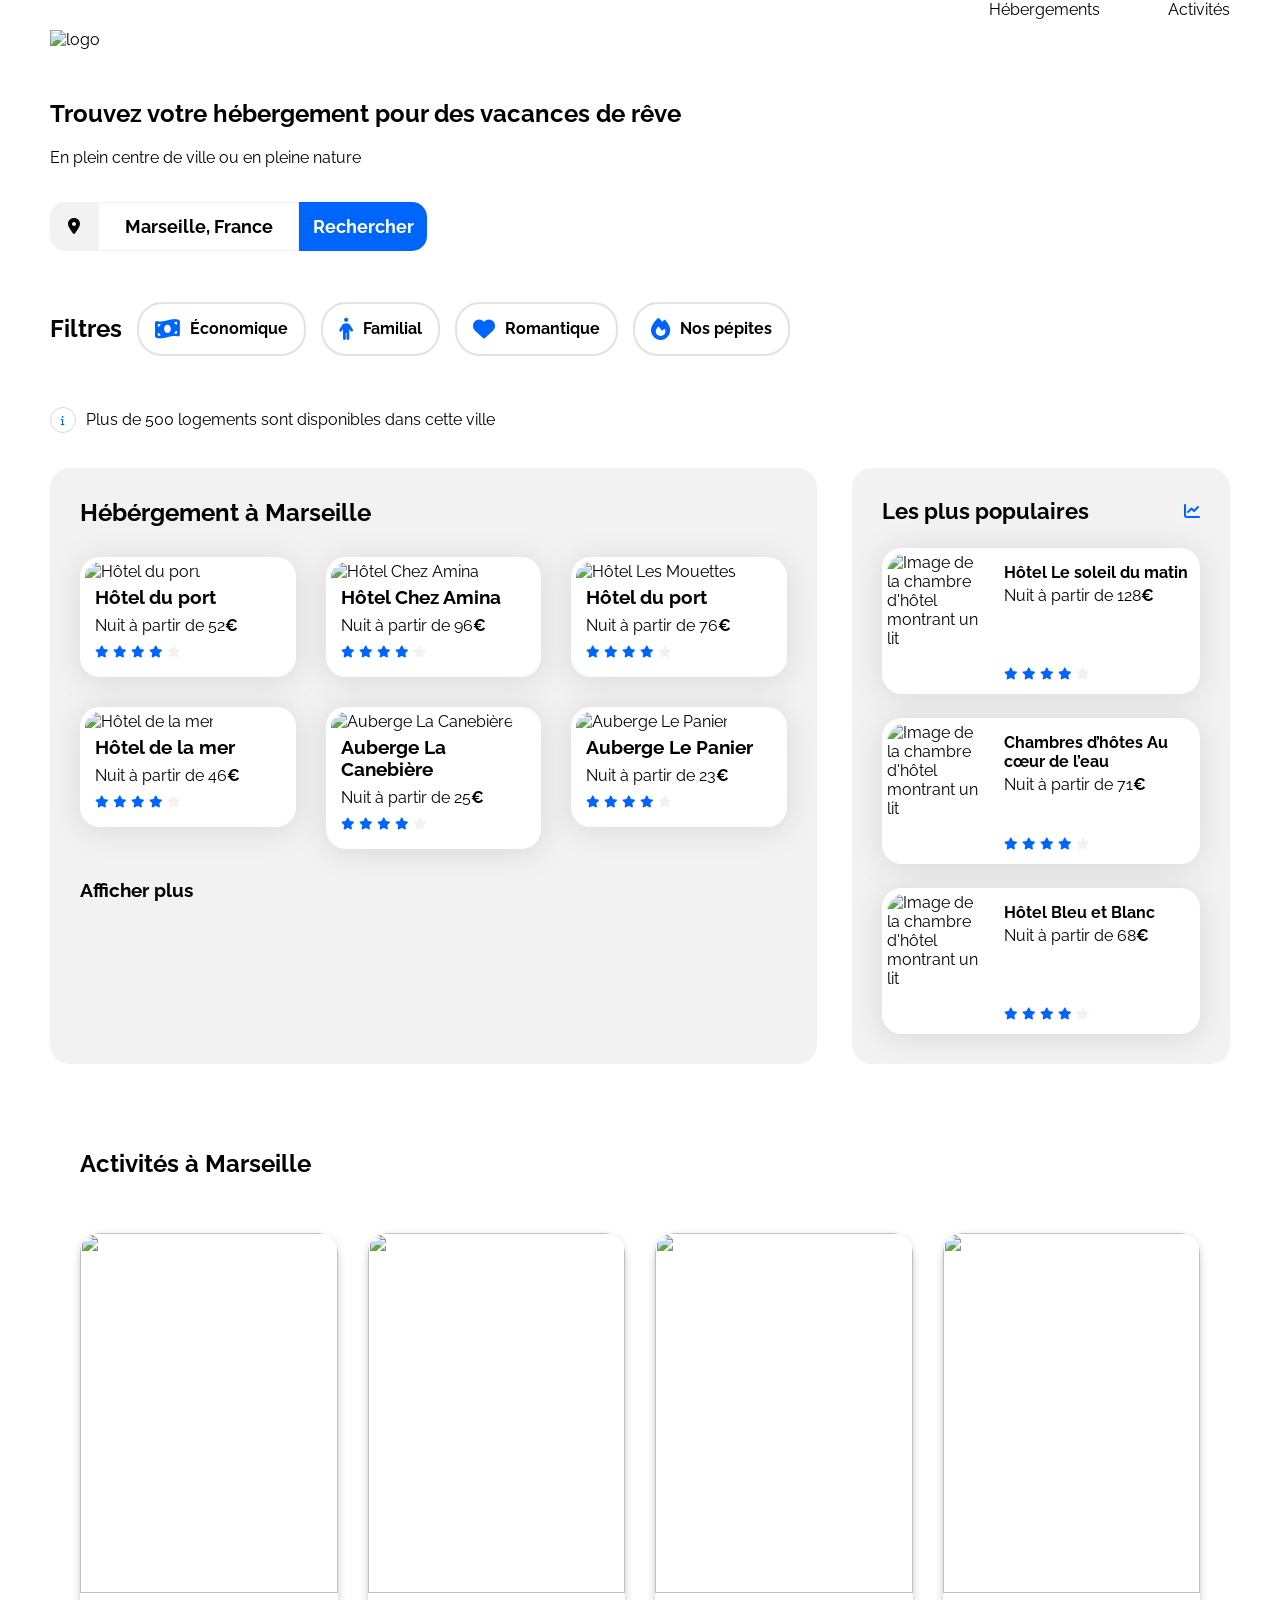
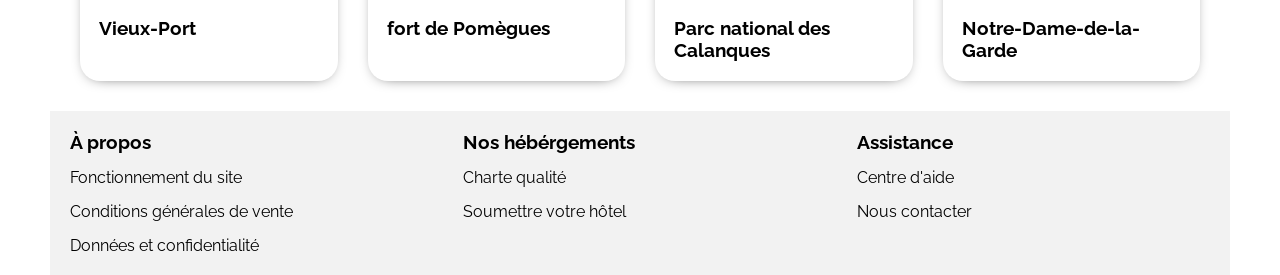
==== Projet-2/index.html @ a724f896 "changement de pointeur sur le bouton rechercher" ====
<!DOCTYPE html>
<html lang="fr">

<head>
    <meta charset="UTF-8">
    <meta name="viewport" content="width=device-width, initial-scale=1.0">
    <title>Booki</title>
    <link rel="preconnect" href="https://fonts.googleapis.com">
    <link rel="preconnect" href="https://fonts.gstatic.com" crossorigin>
    <link href="https://fonts.googleapis.com/css2?family=Raleway:wght@400;500;700&display=swap" rel="stylesheet">
    <link rel="stylesheet" href="https://cdnjs.cloudflare.com/ajax/libs/font-awesome/6.2.1/css/all.min.css"
        integrity="sha512-MV7K8+y+gLIBoVD59lQIYicR65iaqukzvf/nwasF0nqhPay5w/9lJmVM2hMDcnK1OnMGCdVK+iQrJ7lzPJQd1w=="
        crossorigin="anonymous" referrerpolicy="no-referrer" />
    <link rel="stylesheet" href="style.css">
</head>

<body>
    <div class="main-container">

        <!-- navbar -->
        <header>
            <nav class="navbar">
                <a href=""><img src="Logo/booki.png" id="logo" alt="logo"></a>
                <div class="nav-link">
                        <a href="#hebergements" class="act-heb-links">Hébergements</a>
                        <a href="#activités" class="act-heb-links">Activités</a>
                </div>
            </nav>
        </header>

        <main>
            <section>

                <div>
                    <h2 class="title-h1">Trouvez votre hébergement pour des vacances de rêve</h2>
                    <p class="subtitle">En plein centre de ville ou en pleine nature</p>
                </div>

                <!-- searchbar -->
                 <form>
                    <div class="research-box">
                        <div class="icon-location">
                            <i class="fas fa-map-marker-alt"></i>
                        </div>
                        <input type="text" placeholder="Marseille, France" class="research-bar">
                        <button class="button-research" id="button-research">Rechercher</button>
                        <button class="button-research searchFormSubmitinputIcon fas fa-search" id="icon-glass"></button>
                    </div>
                </form>

                <!-- filters -->
                <div class="filters">
                    <h3 class="title-h2">Filtres</h3>
                    <ul class="filters-ul">
                        <li class="filters-button"><i class="fas fa-money-bill-wave icon-filter"></i>Économique</li>
                        <li class="filters-button"><i class="fa-solid fa-person"></i>Familial</li>
                        <li class="filters-button"><i class="fas fa-heart icon-filter"></i>Romantique</li>
                        <li class="filters-button"><i class="fa-solid fa-fire"></i>Nos pépites</li>
                    </ul>
                </div>

                <div class="info">
                    <i class="fas fa-info"></i>
                    <p>Plus de 500 logements sont disponibles dans cette ville</p>
                </div>

            </section>

            <div class="hebergements-and-populaires">

                <!-- hebergements -->
                <section class="hebergements" id="hebergements">

                    <h2>Hébérgement à Marseille</h2>

                    <div class="card-container-herbergements">
                        <a href="#">
                            <article class="heberge-card">
                                <img src="Hébergements/fred-kleber.jpg" alt="Hôtel du port" class="heberge-img">
                                <div class="heberge-text">
                                    <h3>Hôtel du port</h3>
                                    <p>Nuit à partir de 52<span class="euro">€</span></p>
                                    <div class="card-rating">
                                        <i class="fa-xs fa-solid fa-star" aria-hidden="true"></i>
                                        <i class="fa-xs fa-solid fa-star" aria-hidden="true"></i>
                                        <i class="fa-xs fa-solid fa-star" aria-hidden="true"></i>
                                        <i class="fa-xs fa-solid fa-star" aria-hidden="true"></i>
                                        <i class="fa-xs fa-solid fa-star neutral-star" aria-hidden="true"></i>
                                        <span class="sr-only">Note de 4 sur 5</span>
                                    </div>
                                </div>
                            </article>
                        </a>
                        <a href="#">
                            <article class="heberge-card">
                                <img src="Hébergements/febrian-zakaria.jpg" alt="Hôtel Chez Amina" class="heberge-img">
                                <div class="heberge-text">
                                    <h3>Hôtel Chez Amina</h3>
                                    <p>Nuit à partir de 96<span class="euro">€</span></p>
                                    <div class="card-rating">
                                        <i class="fa-xs fa-solid fa-star" aria-hidden="true"></i>
                                        <i class="fa-xs fa-solid fa-star" aria-hidden="true"></i>
                                        <i class="fa-xs fa-solid fa-star" aria-hidden="true"></i>
                                        <i class="fa-xs fa-solid fa-star" aria-hidden="true"></i>
                                        <i class="fa-xs fa-solid fa-star neutral-star" aria-hidden="true"></i>
                                        <span class="sr-only">Note de 4 sur 5</span>
                                    </div>
                                </div>
                            </article>
                        </a>
                        
                        <a href="#">
                            <article class="heberge-card">
                                <img src="Hébergements/reisetopia.jpg" alt="Hôtel Les Mouettes" class="heberge-img">
                                <div class="heberge-text">
                                    <h3>Hôtel du port</h3>
                                    <p>Nuit à partir de 76<span class="euro">€</span></p>
                                    <div class="card-rating">
                                        <i class="fa-xs fa-solid fa-star" aria-hidden="true"></i>
                                        <i class="fa-xs fa-solid fa-star" aria-hidden="true"></i>
                                        <i class="fa-xs fa-solid fa-star" aria-hidden="true"></i>
                                        <i class="fa-xs fa-solid fa-star" aria-hidden="true"></i>
                                        <i class="fa-xs fa-solid fa-star neutral-star" aria-hidden="true"></i>
                                        <span class="sr-only">Note de 4 sur 5</span>
                                    </div>
                                </div>
                            </article>
                        </a>

                        <a href="#">
                            <article class="heberge-card">
                                <img src="Hébergements/reisetopia.jpg" alt="Hôtel de la mer" class="heberge-img">
                                <div class="heberge-text">
                                    <h3>Hôtel de la mer</h3>
                                    <p>Nuit à partir de 46<span class="euro">€</span></p>
                                    <div class="card-rating">
                                        <i class="fa-xs fa-solid fa-star" aria-hidden="true"></i>
                                        <i class="fa-xs fa-solid fa-star" aria-hidden="true"></i>
                                        <i class="fa-xs fa-solid fa-star" aria-hidden="true"></i>
                                        <i class="fa-xs fa-solid fa-star" aria-hidden="true"></i>
                                        <i class="fa-xs fa-solid fa-star neutral-star" aria-hidden="true"></i>
                                        <span class="sr-only">Note de 4 sur 5</span>
                                    </div>
                                </div>
                            </article>
                        </a>
                        <a href="#">
                            <article class="heberge-card">
                                <img src="Hébergements/annie-spratt.jpg" alt="Auberge La Canebière" class="heberge-img">
                                <div class="heberge-text">
                                    <h3>Auberge La Canebière</h3>
                                    <p>Nuit à partir de 25<span class="euro">€</span></p>
                                    <div class="card-rating">
                                        <i class="fa-xs fa-solid fa-star" aria-hidden="true"></i>
                                        <i class="fa-xs fa-solid fa-star" aria-hidden="true"></i>
                                        <i class="fa-xs fa-solid fa-star" aria-hidden="true"></i>
                                        <i class="fa-xs fa-solid fa-star" aria-hidden="true"></i>
                                        <i class="fa-xs fa-solid fa-star neutral-star" aria-hidden="true"></i>
                                        <span class="sr-only">Note de 4 sur 5</span>
                                    </div>
                                </div>
                            </article>
                        </a>
                        <a href="#">
                            <article class="heberge-card">
                                <img src="Hébergements/nicate-lee.jpg" alt="Auberge Le Panier" class="heberge-img">
                                <div class="heberge-text">
                                    <h3>Auberge Le Panier</h3>
                                    <p>Nuit à partir de 23<span class="euro">€</span></p>
                                    <div class="card-rating">
                                        <i class="fa-xs fa-solid fa-star" aria-hidden="true"></i>
                                        <i class="fa-xs fa-solid fa-star" aria-hidden="true"></i>
                                        <i class="fa-xs fa-solid fa-star" aria-hidden="true"></i>
                                        <i class="fa-xs fa-solid fa-star" aria-hidden="true"></i>
                                        <i class="fa-xs fa-solid fa-star neutral-star" aria-hidden="true"></i>
                                        <span class="sr-only">Note de 4 sur 5</span>
                                    </div>
                                </div>
                            </article>
                        </a>
                        
                    </div>

                    <h3>Afficher plus</h3>

                </section>


                <section class="populaires">
                    <div class="populaires-title">
                        <h2 class="section-title">Les plus populaires</h2>
                        <i class="fa-solid fa-chart-line" aria-hidden="true"></i>
                    </div>
                    <div class="populaires-cards">
                        <a href="#">
                            <article class="card">
                                <img src="hébergements/emile-guillemot.jpg" alt="Image de la chambre d'hôtel montrant un lit">
                                <div class="card-content">
                                    <div class="card-txt">
                                        <h3 class="card-title">Hôtel Le soleil du matin</h3>
                                        <p class="card-subtitle">Nuit à partir de 128<span class="euro">€</span></p>
                                    </div>
                                    <div class="card-rating">
                                        <i class="fa-xs fa-solid fa-star" aria-hidden="true"></i>
                                        <i class="fa-xs fa-solid fa-star" aria-hidden="true"></i>
                                        <i class="fa-xs fa-solid fa-star" aria-hidden="true"></i>
                                        <i class="fa-xs fa-solid fa-star" aria-hidden="true"></i>
                                        <i class="fa-xs fa-solid fa-star neutral-star" aria-hidden="true"></i>
                                        <span class="sr-only">Note de 4 sur 5</span>
                                    </div>
                                </div>
                            </article>
                        </a>
                        <a href="#">
                            <article class="card">
                                <img src="hébergements/aw-creative.jpg" alt="Image de la chambre d'hôtel montrant un lit">
                                <div class="card-content">
                                    <div class="card-txt">
                                        <h3 class="card-title">Chambres d’hôtes Au cœur de l’eau</h3>
                                        <p class="card-subtitle">Nuit à partir de 71<span class="euro">€</span></p>
                                    </div>
                                    <div class="card-rating">
                                        <i class="fa-xs fa-solid fa-star" aria-hidden="true"></i>
                                        <i class="fa-xs fa-solid fa-star" aria-hidden="true"></i>
                                        <i class="fa-xs fa-solid fa-star" aria-hidden="true"></i>
                                        <i class="fa-xs fa-solid fa-star" aria-hidden="true"></i>
                                        <i class="fa-xs fa-solid fa-star neutral-star" aria-hidden="true"></i>
                                        <span class="sr-only">Note de 4 sur 5</span>
                                    </div>
                                </div>
                            </article>
                        </a>
                        <a href="#">
                            <article class="card">
                                <img src="hébergements/febrian-zakaria2.jpg" alt="Image de la chambre d'hôtel montrant un lit">
                                <div class="card-content">
                                    <div class="card-txt">
                                        <h3 class="card-title">Hôtel Bleu et Blanc</h3>
                                        <p class="card-subtitle">Nuit à partir de 68<span class="euro">€</span></p>
                                    </div>
                                    <div class="card-rating">
                                        <i class="fa-xs fa-solid fa-star" aria-hidden="true"></i>
                                        <i class="fa-xs fa-solid fa-star" aria-hidden="true"></i>
                                        <i class="fa-xs fa-solid fa-star" aria-hidden="true"></i>
                                        <i class="fa-xs fa-solid fa-star" aria-hidden="true"></i>
                                        <i class="fa-xs fa-solid fa-star neutral-star" aria-hidden="true"></i>
                                        <span class="sr-only">Note de 4 sur 5</span>
                                    </div>
                                </div>
                            </article>
                        </a>
                    </div>
                </section>
            </div>

            <!-- Activités -->
            <section class="activités" id="activités">
                <h2>Activités à Marseille</h2>

                <div class="activities-card-container">
                    <div class="activities-card">
                        <img src="activités/reno-laithienne.jpg" alt="" class="activities-img">
                        <h3>Vieux-Port</h3>
                    </div>
                
                    <div class="activities-card">
                        <img src="activités/paul-hermann.jpg" alt="" class="activities-img">
                        <h3>fort de Pomègues</h3>
                    </div>
                
                    <div class="activities-card">
                        <img src="activités/kilyan-sockalingum.jpg" alt="" class="activities-img">
                        <h3>Parc national des Calanques</h3>
                    </div>
                
                    <div class="activities-card">
                        <img src="activités/florian-wehde.jpg" alt="" class="activities-img">
                        <h3>Notre-Dame-de-la-Garde</h3>
                    </div>
                </div>
                
                
            </section>
            


        </main>
        <footer>
            <div class="footer-text">
                <h3>À propos</h3>
                <p>Fonctionnement du site</p>
                <p>Conditions générales de vente</p>
                <p>Données et confidentialité</p>
                </div>
            <div class="footer-text">
                <h3>Nos hébérgements</h3>
                <p>Charte qualité</p>
                <p>Soumettre votre hôtel</p>
            </div>
            <div class="footer-text">
                <h3>Assistance</h3>
                <p>Centre d'aide</p>
                <p>Nous contacter</p>
            </div> 
        </footer>
    </div>
</body>

</html>
---- Projet-2/style.css ----
/****** General ***********/
* {
    font-family: 'Raleway', sans-serif;
}

:root {
    --main-color: #0065FC;
    --main-bg-color: #F2F2F2;
    --filter-bg-color: #DEEBFF;
}

.fa-solid {
    color: var(--main-color);
}

body {
    display: flex;
    justify-content: center;
    margin: auto;
    max-width: 1440px;
    
}
.main{
    padding: 0 50px 0 50px;
}

.main-container {
    width: 100%;
    max-width: 1440px;
    padding: 0 50px;
    box-sizing: border-box;
    padding: 0 50px 0 50px
}

a {
    color: inherit;
    text-decoration: none;
}

.section-title {
    margin: 0;
    font-size: 22px;
}

.card {
    background-color: white;
    border-radius: 20px;
    padding: 5px;
    filter: drop-shadow(0px 3px 15px rgba(0, 0, 0, 0.1));
    
}

.card img {
    object-fit: cover;
}

.card-title {
    font-size: 16px;
}

.euro {
    font-weight: 700;
}

.neutral-star {
    color: var(--main-bg-color)
}
/****** nav bar ***********/
.navbar {
  height: 79px;
  display: flex;
  justify-content: space-between; 
  
   
}

#logo {
  height: 19px;
  width: auto;
  padding: 30px 50px 30px 0;

}
.nav-link{
    display: flex;
    gap:68px;
    
}

.act-heb-links:hover {
  border-top: 2px solid #0065FC;
  
}

/****** searchbar ***********/
.research-box{
    box-sizing: border-box;
    width:377px;
    height:49px;
    display: flex;
}

.research-bar {
    width:195px;
    font-weight: bold;
    font-size:18px;
    text-align:center;
    border: solid #F2F2F2 1px;
}
.research-bar::placeholder {
  color: black;      
}



.icon-location{
    width:50px;
    background-color:#F2F2F2;
    border-radius: 15px 0 0 15px;
    display: flex;
    justify-content: center;
    align-items:center;
}
.button-research{
    width:132px;
    background-color: #0065FC;
    border-radius: 0 15px 15px 0;
    color:white;
    font-weight: bold;
    font-size:18px;
    border: none;
    cursor: pointer;
}
#icon-glass {
    display: none;
}

/****** Filters ***********/
.filters {
    display: flex;
    gap: 15px;
    align-items: center;
}

.filters h3 {
  font-size: 24px;
  display: inline;
}

.filters-button{
    height:50px;
    padding: 0 1em 0 1em;
    display: flex;
    justify-content: center;
    align-items: center;
    font-weight: 700;
    border: solid 2px #e2e2e2;
    border-radius: 25px;
    gap:10px;

    
}

.filters-ul {
  display: inline-flex;
  flex-direction: row;
  flex-wrap: wrap;
  padding: 0;
  gap:15px;
  

}


.filters ul li:hover {
  cursor: pointer;
  background: #DEEBFF;
  transition-duration: 0.25s;
}



.icon-filter {
  
  color: #0065fc;
  border-radius: 200px;
}

.filters-ul i {
    font-size:22px;
}

/****** info ***********/
.info  {
    display: flex;
    align-items: center;
    gap:10px;
}
.info .fas {
  color: #0065fc;
  width: 24px;
  height:24px;
  font-size: 10px;
  border: solid 1px #D9D9D9;
  border-radius: 50%;
  display: flex;
  justify-content: center;
  align-items: center;
}

.info p {
  display: inline;
  font-size:16px;
}


/****** Hebergements And Populaires ***********/
.hebergements-and-populaires {
    display: flex;
    justify-content: space-between;
    
}

.hebergements-and-populaires section {
    background-color: var(--main-bg-color);
    border-radius: 20px;
    padding: 30px;
    box-sizing: border-box;
}

/****** Hebergements ***********/
.hebergements {
    width: 65%;
    display: flex;
    flex-direction:column;
    gap:30px;
}

.hebergements h2, h3{
margin:0;
}


.card-container-herbergements{
    display: grid;
    grid-template-columns: repeat(3, 1fr);
    grid-gap: 30px;
    padding: 0 0 0 0;
}

.heberge-card {
    background-color: white;
    border-radius: 20px;
    padding: 0 0 15px 0;
    filter: drop-shadow(0px 3px 15px rgba(0, 0, 0, 0.1));
    
}


.heberge-img {
    width: 100%;
    height: 100px;
    background-size: cover;
    object-fit: cover;
    border-radius: 20px 20px 0 0;
    border: 5px solid transparent;
    box-sizing: border-box;
    

}

.heberge-text {
    display: flex;
    flex-direction:column;
    gap:8px;
    padding: 0 15px;
    font-size:16px;
}
.heberge-text h3, p {
    margin:0;
}


/****** Populaires ***********/
.populaires {
    width: 32%;
    display: flex;
    flex-direction: column;
    gap: 24px;
}
.populaires-cards {
    display: flex
;
    flex-direction: column;
    gap: 24px;
}
.populaires-title {
    display: flex;
    justify-content: space-between;
    align-items: center;
}

.populaires-cards .card {
    display: flex;
    
}

.populaires-cards img {
    width: 33%;
    height: 136px;
    border-top-left-radius: 20px;
    border-bottom-left-radius: 20px;
}

.populaires-cards .card-content {
    width: 67%;
    padding-left: 15px;
    display: flex;
    flex-direction: column;
    justify-content: space-between;
    box-sizing: border-box;
}

.populaires-cards .card-title {
    margin-top: 10px;
    margin-bottom: 4px;
}

.populaires-cards .card-subtitle {
    margin: 0;
}

.populaires-cards .card-rating {
    margin-bottom: 5px;
}

/****** Activités ***********/
.activités {
    padding: 30px;
}
.activities-card-container {
    display:grid;
    grid-template-columns: repeat(4, 1fr);
    grid-gap:30px;
}
.activities-card {
    border-radius: 20px;
    box-shadow: 0px 3px 15px -9px black;
}

.activities-card h3 {
  margin: 0;  
  padding: 20px 19px; 
  font-weight: bold;
}

.activities-img{
    width: 100%;
    height:40vh;
    object-fit: cover;
    border-radius: 20px 20px 0 0;   
}

/****** Footer ***********/
footer {
    display: grid;
    grid-template-columns: repeat(3, 1fr);
    background-color:#F2F2F2;
}

.footer-text{
    display: flex;
    flex-direction: column;
    padding:20px;
    gap:15px;

}

main {
    display: flex
;
    flex-direction: column;
    gap: 35px;
}
section {
    display: flex
;
    flex-direction: column;
    gap: 35px;
}
/* Le code ci-dessous correspond à la version responsive uniquement */

/****** Media queries ***********/
/* Medium devices (tablets, less/equal than 1024px) */
@media (max-width: 1024px) {
    .hebergements-and-populaires {
        flex-direction: column;
    }

    .hebergements {
        width: 100%;
    }

    .populaires {
        width: 100%;
        margin-top: 50px;
    }

    .populaires-cards {
        display: flex;
        flex-direction: row;
        justify-content: space-between;
    }

    .populaires-cards a {
        width: 30%;
    }

    .populaires-cards .card-title {
        font-size: 14px;
    }

    .populaires-cards .card-subtitle {
        font-size: 13px;
    }

/****** activités ***********/
    .activities-img{
    height:15vh;
    }

}

/* Small devices (phones, less than 768px) */
@media (max-width: 767.98px) {
    .navbar {
        height: 79px;
        flex-direction: column;
        align-items: center;
        margin-bottom: 30px;
    }
    .nav-link {
        display: flex;
        gap: 68px;
        width: 100%;
        justify-content: center;
    }

    #logo {
        padding:30px;
    }
    
    .nav-link {
        display: grid;
        grid-template-columns: 1fr 1fr;
        gap: 15px;
    }

    .nav-link a {
        text-align: center;
    }
    .nav-link {
        border-bottom:#F2F2F2 2px solid;
        padding: 0 0 15px 0;
    }
    .act-heb-links:hover {
        border-top: none;
        border-bottom: 2px solid #0065FC;
  
}

    /****** hébergements ***********/
    .hebergements-and-populaires {
        flex-direction: column-reverse;
        gap: 15px;
    }
    
    .card-container-herbergements {
        grid-template-columns: 1fr;
        width: 100%;

    }

    .card-container-herbergements a { 
        width: 100%;
    }

    .activities-card-container {
    grid-template-columns: 1fr;
    }

    /****** footer ***********/
    footer {
        grid-template-columns: 1fr;
    }

    /****** populaire ***********/
    .populaires-cards {
        flex-direction: column;
    }
    .populaires-cards a {
        width: 100%;
    }


/****** searchbox ***********/
    .filters {
    flex-direction: column;
    align-items: initial;
    }

    .filters-ul {
    padding: 0;
    gap: 15px;
    display: grid;
    grid-template-columns: 1fr 1fr;
    }

    /*****************/
        .research-box {
        width: 100%; 
    }

    #button-research {
        display: none;  
    }

    #icon-glass {
        display: inline-flex; 
        justify-content: center;
        align-items: center;
        width: 49px;          
        height: 49px;
        background-color: #0065FC;
        color: white;
        border-radius: 0 15px 15px 0;
        font-size: 18px;
        border: none;
        cursor: pointer;
    }

    .research-bar {
        flex: 1;              
    }







}
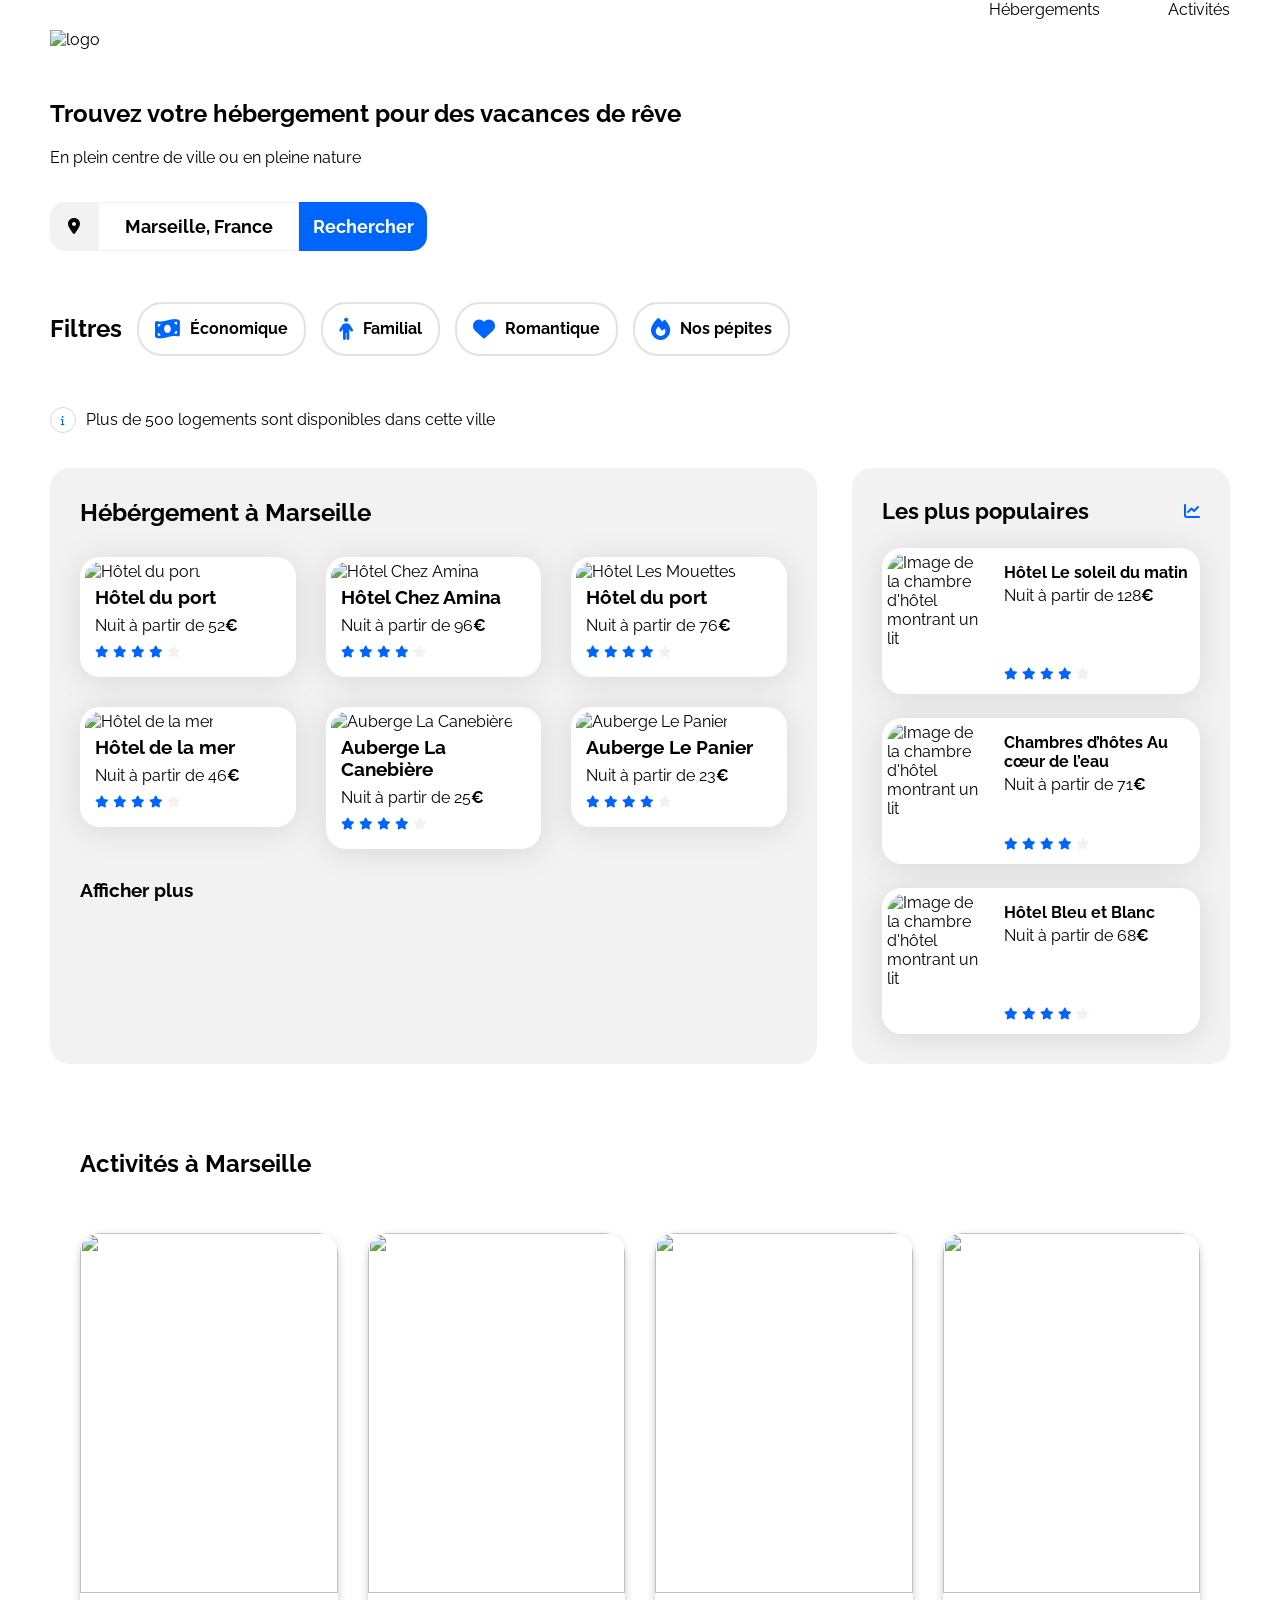
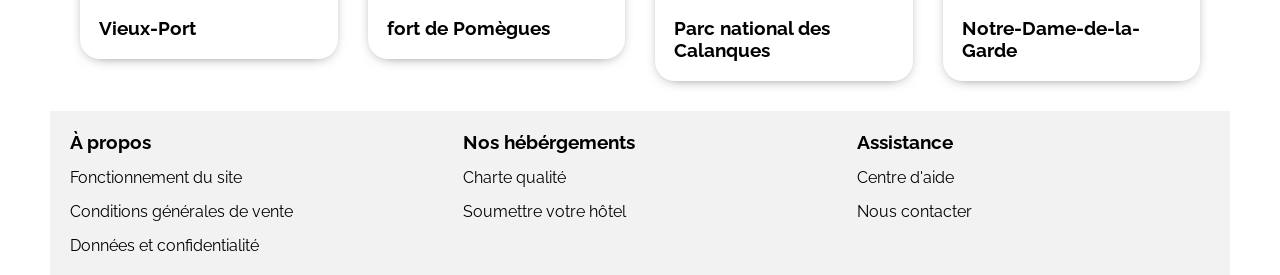
==== commit 4b3af88a: "correction de la taille des images hebergements" ====
--- a/Projet-2/index.html
+++ b/Projet-2/index.html
@@ -177,8 +177,7 @@
                                     </div>
                                 </div>
                             </article>
-                        </a>
-                        
+                        </a> 
                     </div>
 
                     <h3>Afficher plus</h3>
@@ -258,25 +257,30 @@
                 <h2>Activités à Marseille</h2>
 
                 <div class="activities-card-container">
-                    <div class="activities-card">
-                        <img src="activités/reno-laithienne.jpg" alt="" class="activities-img">
-                        <h3>Vieux-Port</h3>
-                    </div>
-                
-                    <div class="activities-card">
-                        <img src="activités/paul-hermann.jpg" alt="" class="activities-img">
-                        <h3>fort de Pomègues</h3>
-                    </div>
-                
-                    <div class="activities-card">
-                        <img src="activités/kilyan-sockalingum.jpg" alt="" class="activities-img">
-                        <h3>Parc national des Calanques</h3>
-                    </div>
-                
-                    <div class="activities-card">
-                        <img src="activités/florian-wehde.jpg" alt="" class="activities-img">
-                        <h3>Notre-Dame-de-la-Garde</h3>
-                    </div>
+                    <a href="#">
+                        <div class="activities-card">
+                            <img src="activités/reno-laithienne.jpg" alt="" class="activities-img">
+                            <h3>Vieux-Port</h3>
+                        </div>
+                    </a>
+                    <a href="#">
+                        <div class="activities-card">
+                            <img src="activités/paul-hermann.jpg" alt="" class="activities-img">
+                            <h3>fort de Pomègues</h3>
+                        </div>
+                    </a>
+                    <a href="#">
+                        <div class="activities-card">
+                            <img src="activités/kilyan-sockalingum.jpg" alt="" class="activities-img">
+                            <h3>Parc national des Calanques</h3>
+                        </div>
+                    </a>
+                    <a href="#">
+                        <div class="activities-card">
+                            <img src="activités/florian-wehde.jpg" alt="" class="activities-img">
+                            <h3>Notre-Dame-de-la-Garde</h3>
+                        </div>
+                    </a>
                 </div>
                 
                 
--- a/Projet-2/style.css
+++ b/Projet-2/style.css
@@ -18,6 +18,7 @@
     justify-content: center;
     margin: auto;
     max-width: 1440px;
+    min-width: 320px;
     
 }
 .main{
@@ -236,7 +237,7 @@
 }
 
 .hebergements h2, h3{
-margin:0;
+    margin:0;
 }
 
 
@@ -258,7 +259,7 @@
 
 .heberge-img {
     width: 100%;
-    height: 100px;
+    height: 124px;
     background-size: cover;
     object-fit: cover;
     border-radius: 20px 20px 0 0;
@@ -376,14 +377,12 @@
 }
 
 main {
-    display: flex
-;
+    display: flex;
     flex-direction: column;
     gap: 35px;
 }
 section {
-    display: flex
-;
+    display: flex;
     flex-direction: column;
     gap: 35px;
 }
@@ -425,7 +424,7 @@
 
 /****** activités ***********/
     .activities-img{
-    height:15vh;
+        height:15vh;
     }
 
 }
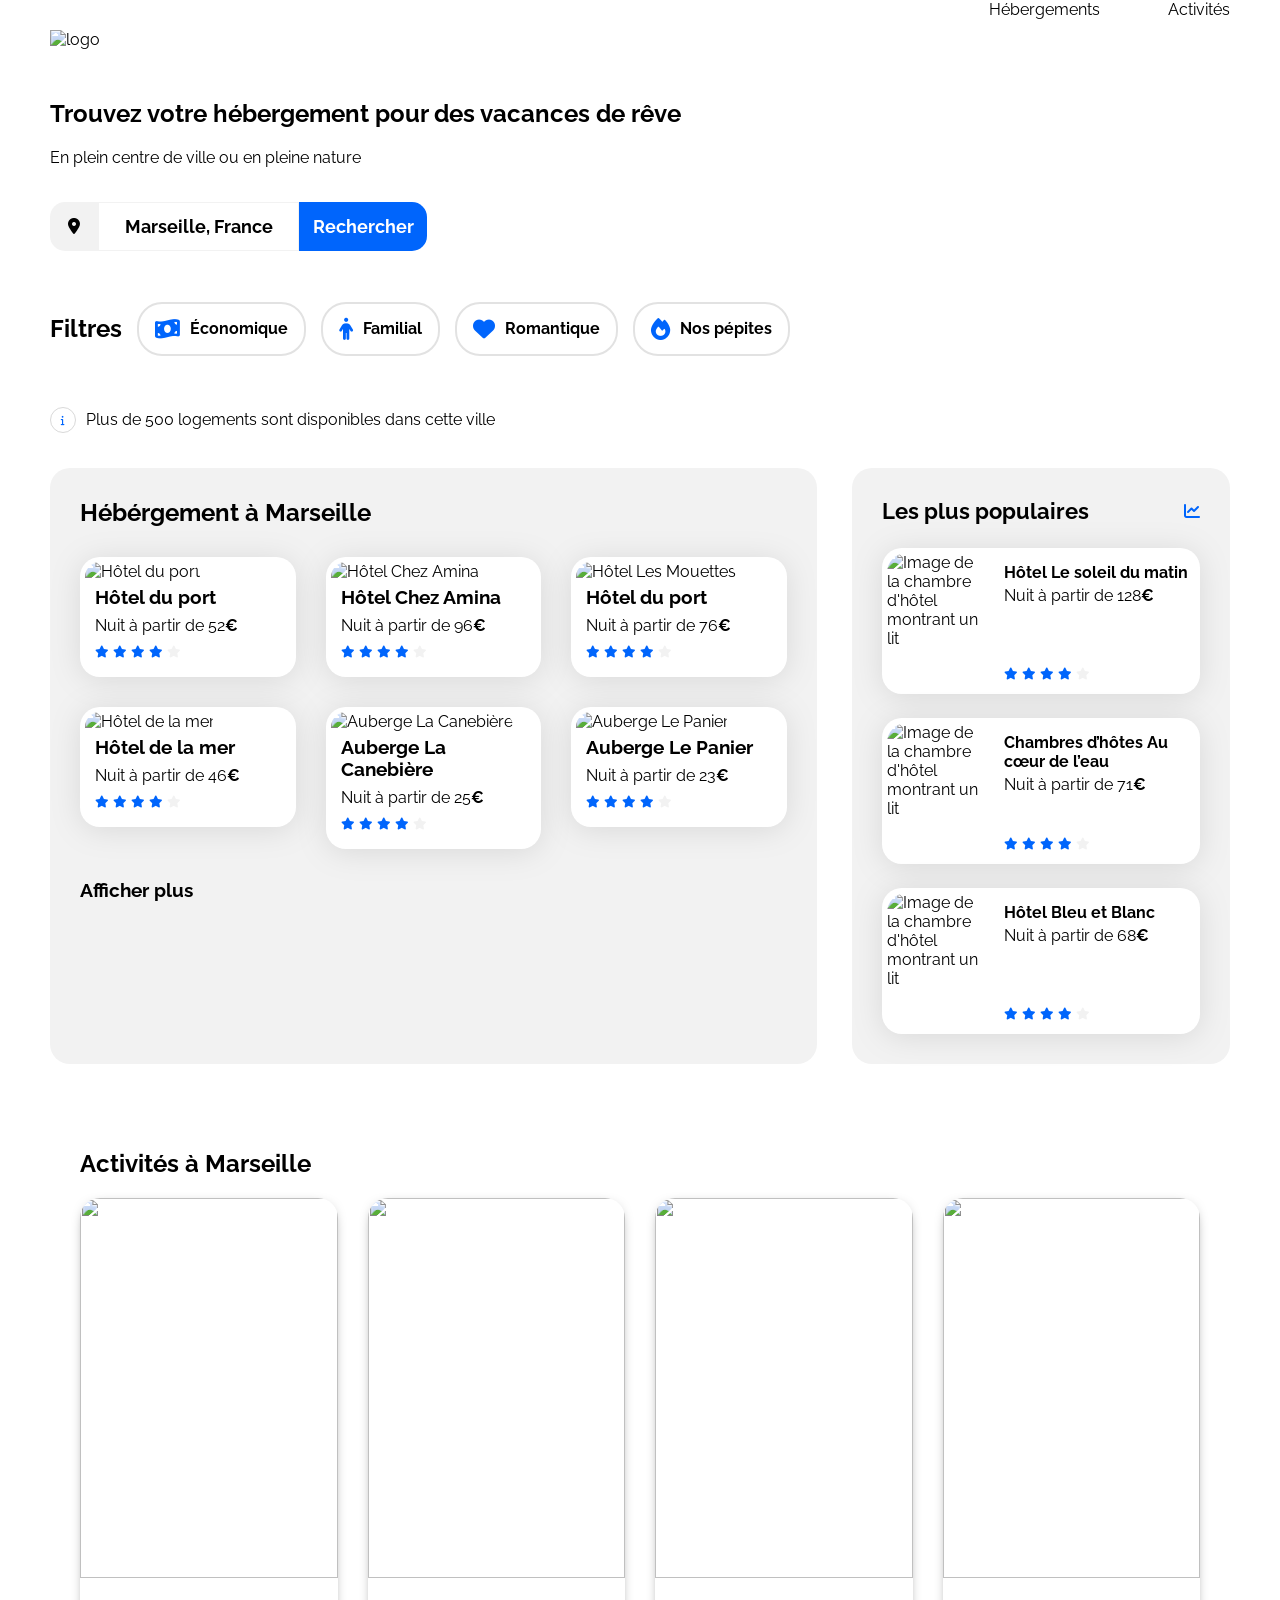
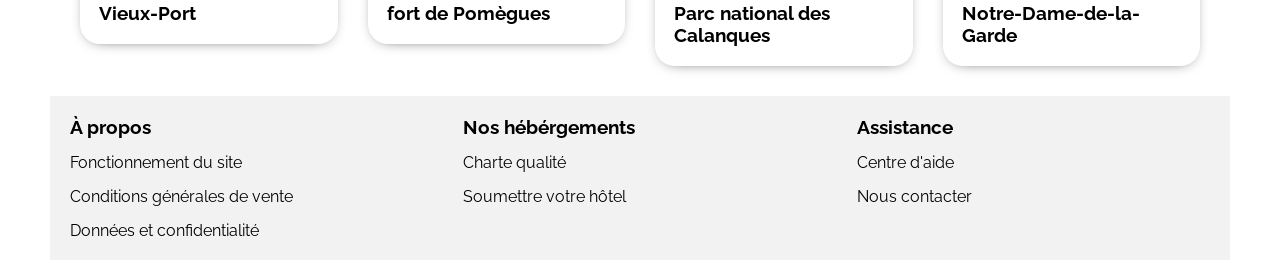
==== commit 9ac7b31a: "media queries telephone fini" ====
--- a/Projet-2/index.html
+++ b/Projet-2/index.html
@@ -29,9 +29,9 @@
         </header>
 
         <main>
-            <section>
-
-                <div>
+            <section class="recherche">
+
+                <div class="recherche-texte">
                     <h2 class="title-h1">Trouvez votre hébergement pour des vacances de rêve</h2>
                     <p class="subtitle">En plein centre de ville ou en pleine nature</p>
                 </div>
@@ -180,7 +180,7 @@
                         </a> 
                     </div>
 
-                    <h3>Afficher plus</h3>
+                    <h3 id="h3-heberge">Afficher plus</h3>
 
                 </section>
 
--- a/Projet-2/style.css
+++ b/Projet-2/style.css
@@ -221,10 +221,9 @@
     
 }
 
-.hebergements-and-populaires section {
+.hebergements, .populaires {
     background-color: var(--main-bg-color);
     border-radius: 20px;
-    padding: 30px;
     box-sizing: border-box;
 }
 
@@ -234,6 +233,7 @@
     display: flex;
     flex-direction:column;
     gap:30px;
+    padding: 30px;
 }
 
 .hebergements h2, h3{
@@ -287,6 +287,7 @@
     display: flex;
     flex-direction: column;
     gap: 24px;
+    padding: 30px;
 }
 .populaires-cards {
     display: flex
@@ -356,7 +357,7 @@
 
 .activities-img{
     width: 100%;
-    height:40vh;
+    height:380px;
     object-fit: cover;
     border-radius: 20px 20px 0 0;   
 }
@@ -381,7 +382,7 @@
     flex-direction: column;
     gap: 35px;
 }
-section {
+.recherche {
     display: flex;
     flex-direction: column;
     gap: 35px;
@@ -431,11 +432,24 @@
 
 /* Small devices (phones, less than 768px) */
 @media (max-width: 767.98px) {
+    body {
+        width:375px;
+    }
+
+    .main-container {
+        padding:0;
+    }
+    
+    section {
+        padding:0 20px;
+        box-sizing: border-box;
+    }
+    /****** navbar ***********/
     .navbar {
-        height: 79px;
+        height: 115px;
         flex-direction: column;
         align-items: center;
-        margin-bottom: 30px;
+        margin-bottom: 35px;
     }
     .nav-link {
         display: flex;
@@ -464,57 +478,45 @@
     .act-heb-links:hover {
         border-top: none;
         border-bottom: 2px solid #0065FC;
-  
-}
-
-    /****** hébergements ***********/
-    .hebergements-and-populaires {
-        flex-direction: column-reverse;
-        gap: 15px;
-    }
-    
-    .card-container-herbergements {
-        grid-template-columns: 1fr;
-        width: 100%;
-
-    }
-
-    .card-container-herbergements a { 
-        width: 100%;
-    }
-
-    .activities-card-container {
-    grid-template-columns: 1fr;
-    }
-
-    /****** footer ***********/
-    footer {
-        grid-template-columns: 1fr;
-    }
-
-    /****** populaire ***********/
-    .populaires-cards {
-        flex-direction: column;
-    }
-    .populaires-cards a {
-        width: 100%;
-    }
-
-
-/****** searchbox ***********/
+        color: #0065FC;
+        padding:0 0 15px 0;
+    }
+    
+    /*******section recherche**********/
+    .recherche-texte h2{
+        margin: 0 0 8px 0;
+    }
+    
+    
+    /*******filter**********/
     .filters {
     flex-direction: column;
     align-items: initial;
-    }
-
+    gap:20px;
+    }
+    .filters h3 {
+        font-size: 18px;
+        display: inline;
+    }
     .filters-ul {
-    padding: 0;
-    gap: 15px;
-    display: grid;
-    grid-template-columns: 1fr 1fr;
-    }
-
-    /*****************/
+        padding: 0;
+        display: grid;
+        grid-template-columns: 1fr 1fr;
+        box-sizing: border-box;
+        margin:0;
+        width: 335px;
+        row-gap:20px;
+        column-gap: 10px;
+    }
+    
+
+    .filters-button {
+        box-sizing: border-box;
+        width: 162.5px;
+        padding: 0;
+    }
+
+    /****** searchbox ***********/
         .research-box {
         width: 100%; 
     }
@@ -531,20 +533,134 @@
         height: 49px;
         background-color: #0065FC;
         color: white;
-        border-radius: 0 15px 15px 0;
+        border-radius: 15px 16px;
         font-size: 18px;
         border: none;
         cursor: pointer;
-    }
-
+        box-shadow: 0px 4px 4px 0px rgba(0, 0, 0, 0.25);
+    }
+    .recherche form {
+        width: 335px;
+        font-weight: bold;
+        font-size: 18px;
+        text-align: center;
+        border: solid #F2F2F2 1px; 
+        border-radius: 15px;
+        
+
+    }
     .research-bar {
-        flex: 1;              
-    }
-
-
-
-
-
-
-
+        flex: 1;     
+        border: none;  
+    }
+    /****** hebergements et poppulaires ***********/
+    .hebergements-and-populaires {
+        flex-direction: column-reverse;
+        gap: 15px;
+        
+    }
+
+    /****** poppulaires ***********/
+    .populaires {
+    border-radius: 0px;
+    padding: 30px 20px;
+    box-sizing: border-box;
+    margin:0;
+    gap:15px;
+    }
+     
+    
+    .populaires-cards {
+        flex-direction: column;
+        gap:15px;
+    }
+    .populaires-cards a {
+        width: 100%;
+    }
+    /****** hébergements ***********/
+    .hebergements {
+        padding: 20px;
+        gap:15px;
+        background-color: white;
+    }
+    
+    .card-container-herbergements {
+        grid-template-columns: 1fr;
+        width: 100%;
+        grid-gap: 15px;
+    }
+
+    .card-container-herbergements a { 
+        width: 100%;
+        height: 207.25px;
+    }
+    .heberge-text{
+        height:64.25px;
+    }
+    .hebergements h2 {
+        font-size: 22px;
+    }
+    .card-container-herbergements h3 {
+    margin: 0;
+    font-size: 16px;
+    }
+    #h3-heberge {
+        margin: 0;
+        font-size: 18px;
+    }
+    
+    .activities-card-container {
+    grid-template-columns: 1fr;
+    }
+    /****** activités ***********/
+    .activités {
+        display : flex;
+        flex-direction: column;
+        gap: 30px;
+    }
+    .activités h2 {
+        height:30px;
+        font-size: 22px;
+        margin:0;
+
+    }
+    .activities-card-container{
+        gap:15px;
+    }
+    .activities-card {
+    display: flex;
+    border-radius: 20px;
+    box-shadow: 0px 3px 15px -9px black;
+    height: 200px;
+    flex-direction: column;
+    }
+    .activities-img {
+        height: 141px;
+    }
+    .activities-card h3 {
+    margin: 0;
+    padding: 20px 19px;
+    font-weight: bold;
+    height: 59px;
+    box-sizing: border-box;
+    }
+
+    /****** footer ***********/
+    footer {
+        grid-template-columns: 1fr;
+        gap:50px;
+        padding:30px;
+        margin-top:35px;
+    }
+    
+    .footer-text{
+        padding:0;
+    }
+    
+    
+
+
+
+
+ 
 }
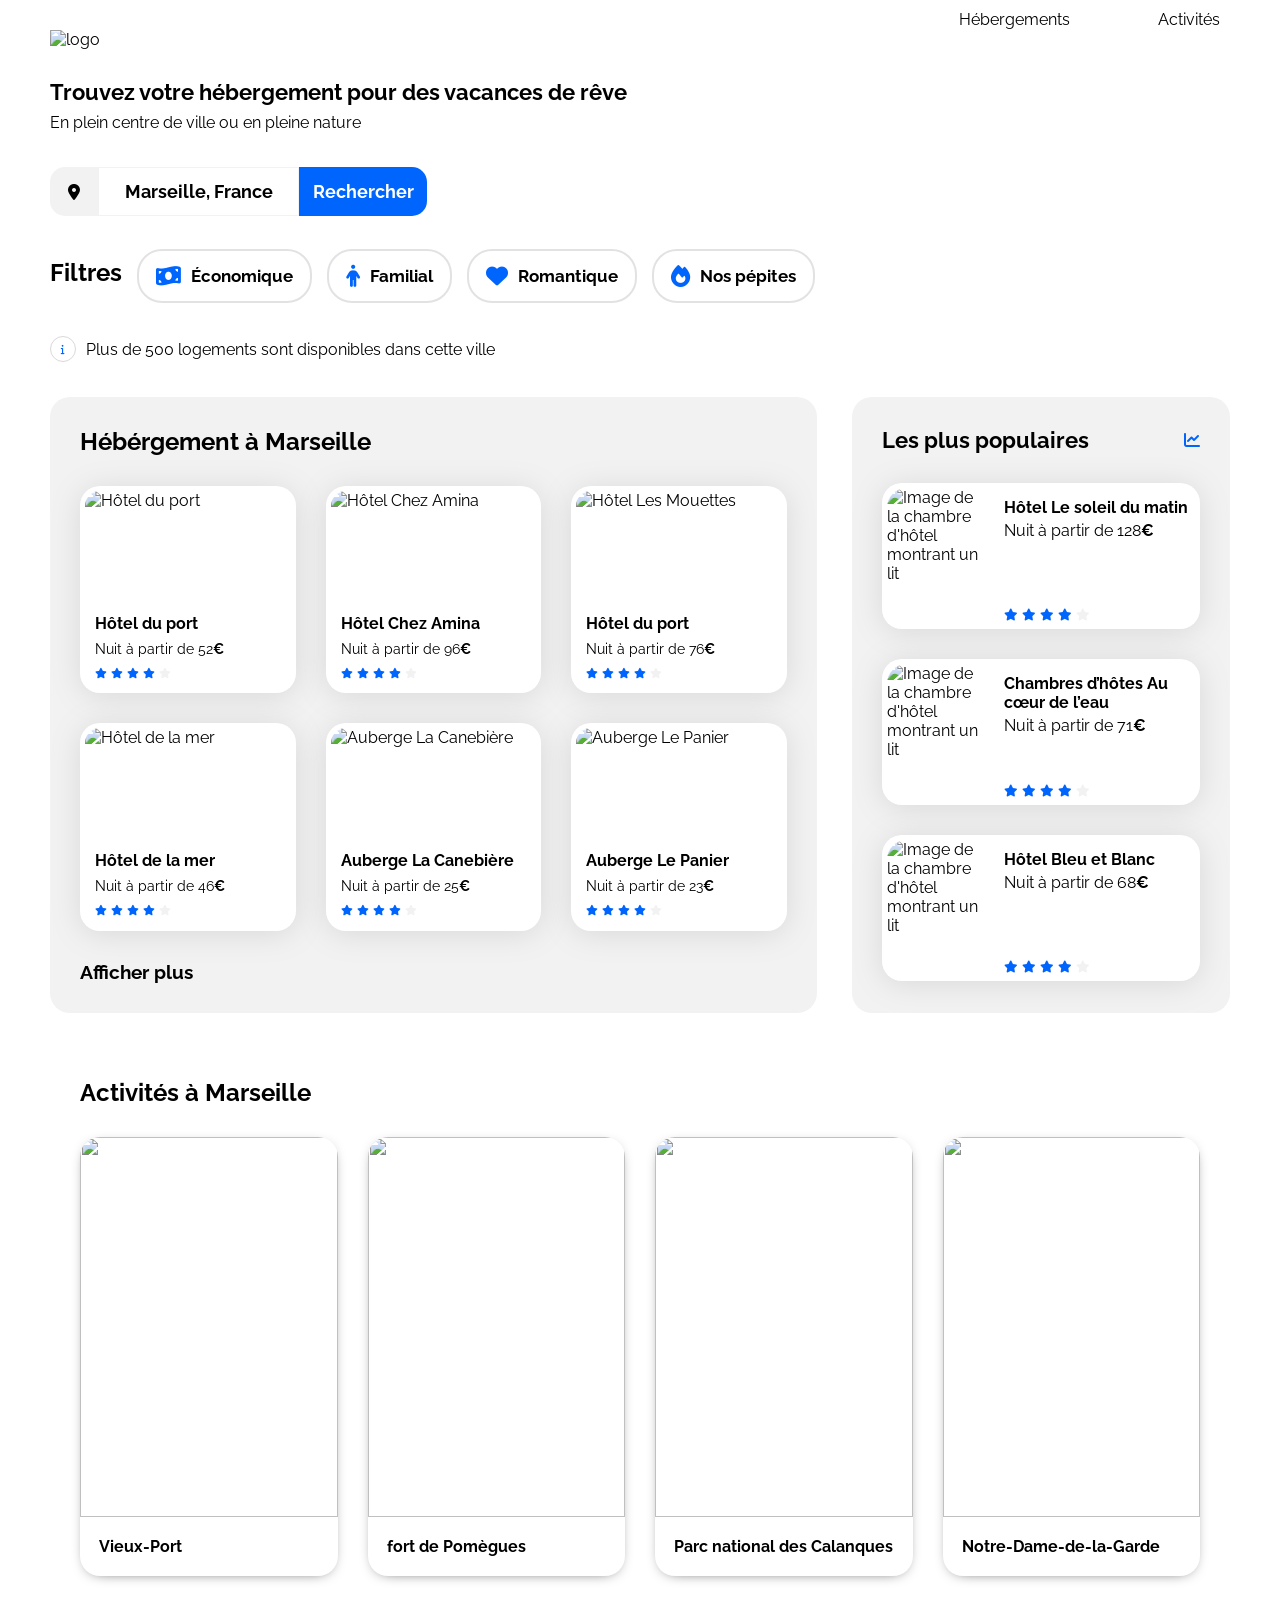
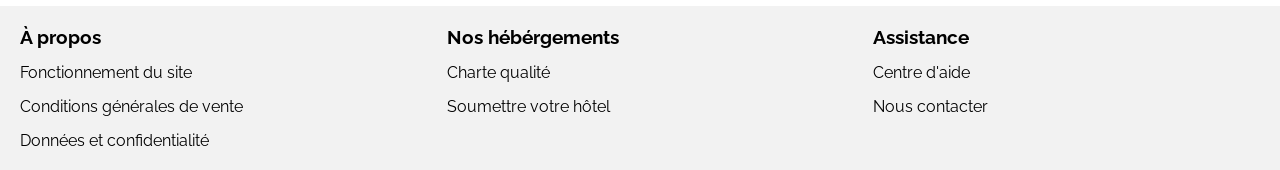
==== commit 31beaf0b: "projet a vérifier" ====
--- a/Projet-2/index.html
+++ b/Projet-2/index.html
@@ -32,7 +32,7 @@
             <section class="recherche">
 
                 <div class="recherche-texte">
-                    <h2 class="title-h1">Trouvez votre hébergement pour des vacances de rêve</h2>
+                    <h2 class="title-h2">Trouvez votre hébergement pour des vacances de rêve</h2>
                     <p class="subtitle">En plein centre de ville ou en pleine nature</p>
                 </div>
 
@@ -52,10 +52,10 @@
                 <div class="filters">
                     <h3 class="title-h2">Filtres</h3>
                     <ul class="filters-ul">
-                        <li class="filters-button"><i class="fas fa-money-bill-wave icon-filter"></i>Économique</li>
-                        <li class="filters-button"><i class="fa-solid fa-person"></i>Familial</li>
-                        <li class="filters-button"><i class="fas fa-heart icon-filter"></i>Romantique</li>
-                        <li class="filters-button"><i class="fa-solid fa-fire"></i>Nos pépites</li>
+                        <li class="filters-button"><i class="fas fa-money-bill-wave icon-filter"></i><p>Économique</p></li>
+                        <li class="filters-button"><i class="fa-solid fa-person"></i><p>Familial</p></li>
+                        <li class="filters-button"><i class="fas fa-heart icon-filter"></i><p>Romantique</p></li>
+                        <li class="filters-button"><i class="fa-solid fa-fire"></i><p>Nos pépites</p></li>
                     </ul>
                 </div>
 
@@ -129,7 +129,7 @@
 
                         <a href="#">
                             <article class="heberge-card">
-                                <img src="Hébergements/reisetopia.jpg" alt="Hôtel de la mer" class="heberge-img">
+                                <img src="Hébergements/annie-spratt.jpg" alt="Hôtel de la mer" class="heberge-img">
                                 <div class="heberge-text">
                                     <h3>Hôtel de la mer</h3>
                                     <p>Nuit à partir de 46<span class="euro">€</span></p>
@@ -146,7 +146,7 @@
                         </a>
                         <a href="#">
                             <article class="heberge-card">
-                                <img src="Hébergements/annie-spratt.jpg" alt="Auberge La Canebière" class="heberge-img">
+                                <img src="Hébergements/marcus-loke.jpg" alt="Auberge La Canebière" class="heberge-img">
                                 <div class="heberge-text">
                                     <h3>Auberge La Canebière</h3>
                                     <p>Nuit à partir de 25<span class="euro">€</span></p>
--- a/Projet-2/style.css
+++ b/Projet-2/style.css
@@ -14,23 +14,23 @@
 }
 
 body {
+    
     display: flex;
     justify-content: center;
     margin: auto;
     max-width: 1440px;
     min-width: 320px;
-    
-}
-.main{
+    box-sizing: border-box;
+}
+.main {
     padding: 0 50px 0 50px;
 }
 
 .main-container {
     width: 100%;
     max-width: 1440px;
-    padding: 0 50px;
-    box-sizing: border-box;
-    padding: 0 50px 0 50px
+    box-sizing: border-box;
+    
 }
 
 a {
@@ -78,13 +78,17 @@
 #logo {
   height: 19px;
   width: auto;
-  padding: 30px 50px 30px 0;
+  padding: 30px 50px;
 
 }
 .nav-link{
     display: flex;
     gap:68px;
-    
+    padding: 0 50px;
+
+}
+.nav-link a{
+    padding:10px;
 }
 
 .act-heb-links:hover {
@@ -98,6 +102,13 @@
     width:377px;
     height:49px;
     display: flex;
+}
+
+
+.title-h2{
+    font-size: 22px;
+    margin: 0 0 8px 0;
+
 }
 
 .research-bar {
@@ -107,6 +118,7 @@
     text-align:center;
     border: solid #F2F2F2 1px;
 }
+
 .research-bar::placeholder {
   color: black;      
 }
@@ -140,7 +152,9 @@
     display: flex;
     gap: 15px;
     align-items: center;
-}
+    height: 50px;
+    
+}   
 
 .filters h3 {
   font-size: 24px;
@@ -157,10 +171,13 @@
     border: solid 2px #e2e2e2;
     border-radius: 25px;
     gap:10px;
-
-    
-}
-
+    font-size:17px;
+
+    
+}
+.filters-button p {
+    font-size:17px;
+}
 .filters-ul {
   display: inline-flex;
   flex-direction: row;
@@ -249,12 +266,16 @@
 }
 
 .heberge-card {
+    display:flex;
+    flex-direction:column;
+    gap:4px;
     background-color: white;
     border-radius: 20px;
     padding: 0 0 15px 0;
     filter: drop-shadow(0px 3px 15px rgba(0, 0, 0, 0.1));
-    
-}
+}
+
+
 
 
 .heberge-img {
@@ -280,20 +301,29 @@
     margin:0;
 }
 
+.heberge-text h3 {
+    font-size:16px;
+}
+.card-rating {
+    height: 13.25px;
+}
+.heberge-text  {
+    font-size:14px;
+}
+
 
 /****** Populaires ***********/
 .populaires {
     width: 32%;
     display: flex;
     flex-direction: column;
-    gap: 24px;
+    gap: 30px;
     padding: 30px;
 }
 .populaires-cards {
-    display: flex
-;
-    flex-direction: column;
-    gap: 24px;
+    display: flex;
+    flex-direction: column;
+    gap: 30px;
 }
 .populaires-title {
     display: flex;
@@ -338,6 +368,12 @@
 /****** Activités ***********/
 .activités {
     padding: 30px;
+    display:flex;
+    flex-direction: column;
+    gap:30px;
+}
+.activités h2 {
+    margin: 0;
 }
 .activities-card-container {
     display:grid;
@@ -345,6 +381,9 @@
     grid-gap:30px;
 }
 .activities-card {
+    display:flex;
+    flex-direction: column;
+    gap:0;
     border-radius: 20px;
     box-shadow: 0px 3px 15px -9px black;
 }
@@ -353,6 +392,7 @@
   margin: 0;  
   padding: 20px 19px; 
   font-weight: bold;
+  font-size:16px;
 }
 
 .activities-img{
@@ -381,19 +421,53 @@
     display: flex;
     flex-direction: column;
     gap: 35px;
+    padding: 0 50px;
 }
 .recherche {
     display: flex;
     flex-direction: column;
     gap: 35px;
+    
 }
 /* Le code ci-dessous correspond à la version responsive uniquement */
 
 /****** Media queries ***********/
 /* Medium devices (tablets, less/equal than 1024px) */
 @media (max-width: 1024px) {
+    main { 
+        gap:35px;
+    }
+    .filters-button {
+    padding: 4px 19px;
+    font-size: 16px;
+    box-sizing: border-box;
+    }
+    .filters {
+        flex-direction: column;
+        align-items: initial;
+        height:91px;
+        gap:20px;
+    
+    }
+    .filters h3 {
+        font-size:18px;
+    }
+    .filters-button {
+        padding:0 16px;
+    }
+    .filters-button p {
+        font-size:16px;
+    }
+    .filters h3 {
+        margin:0;
+    }
+    .filters-ul {
+        margin:0;
+        width:668px;
+    }
     .hebergements-and-populaires {
         flex-direction: column;
+        gap:50px;
     }
 
     .hebergements {
@@ -402,7 +476,7 @@
 
     .populaires {
         width: 100%;
-        margin-top: 50px;
+        gap:20px;
     }
 
     .populaires-cards {
@@ -425,13 +499,21 @@
 
 /****** activités ***********/
     .activities-img{
-        height:15vh;
-    }
-
+        height:200px;
+    }
+    .activities-card {
+        height:270px;
+    }
+    footer {
+        margin-top:35px;
+    }
 }
 
 /* Small devices (phones, less than 768px) */
 @media (max-width: 767.98px) {
+    main {
+        padding:0;
+    }
     body {
         width:375px;
     }
@@ -483,9 +565,7 @@
     }
     
     /*******section recherche**********/
-    .recherche-texte h2{
-        margin: 0 0 8px 0;
-    }
+    
     
     
     /*******filter**********/
@@ -493,6 +573,7 @@
     flex-direction: column;
     align-items: initial;
     gap:20px;
+    height:161px;
     }
     .filters h3 {
         font-size: 18px;
@@ -635,6 +716,7 @@
     flex-direction: column;
     }
     .activities-img {
+        width: 315px;
         height: 141px;
     }
     .activities-card h3 {
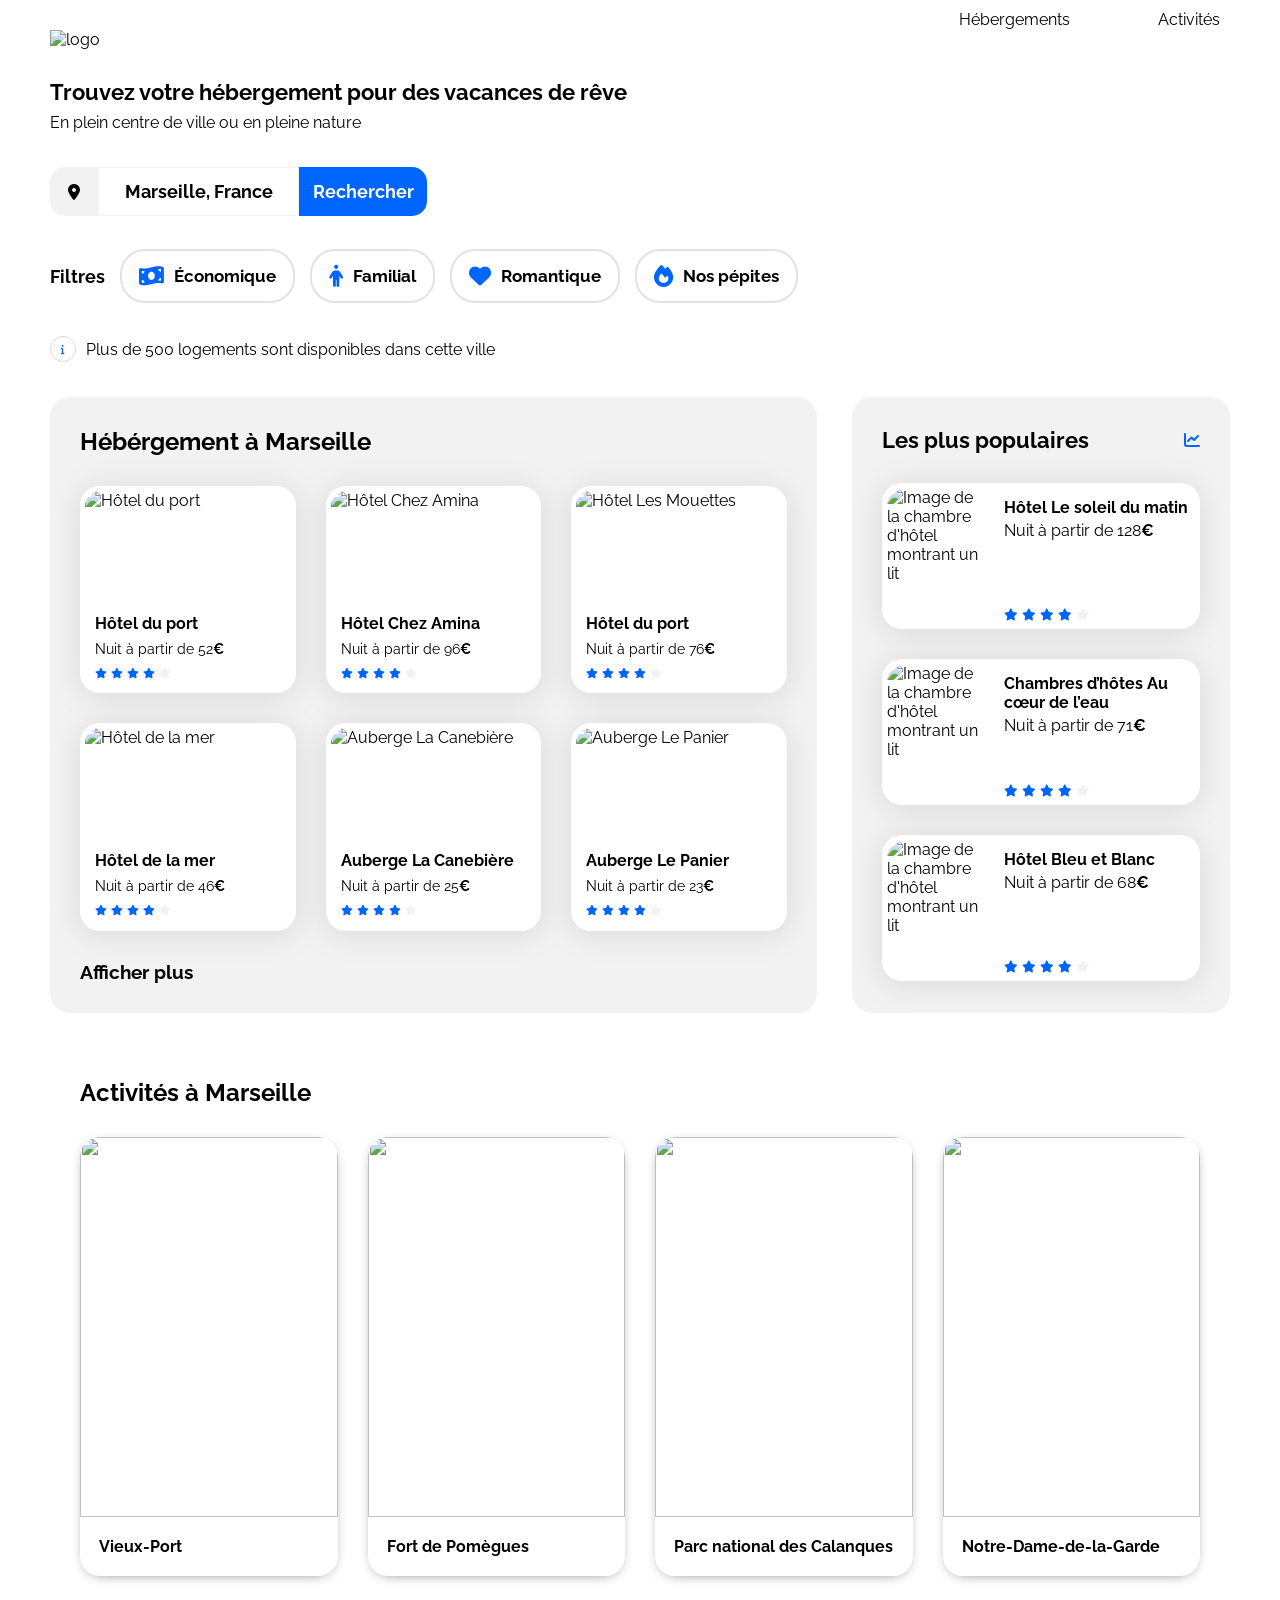
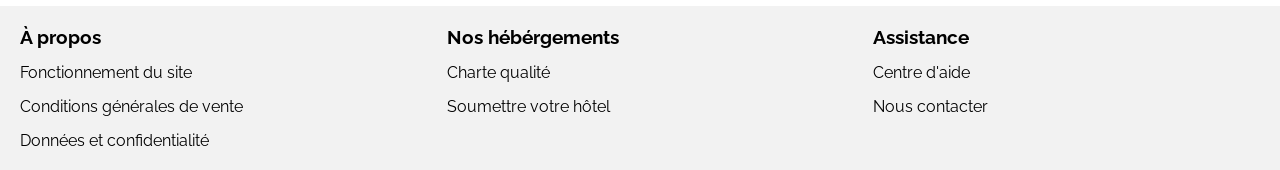
==== commit b18cbe40: "correction du responsive tablette" ====
--- a/Projet-2/index.html
+++ b/Projet-2/index.html
@@ -50,7 +50,7 @@
 
                 <!-- filters -->
                 <div class="filters">
-                    <h3 class="title-h2">Filtres</h3>
+                    <h3 class="title-h3">Filtres</h3>
                     <ul class="filters-ul">
                         <li class="filters-button"><i class="fas fa-money-bill-wave icon-filter"></i><p>Économique</p></li>
                         <li class="filters-button"><i class="fa-solid fa-person"></i><p>Familial</p></li>
@@ -63,7 +63,7 @@
                     <i class="fas fa-info"></i>
                     <p>Plus de 500 logements sont disponibles dans cette ville</p>
                 </div>
-
+                
             </section>
 
             <div class="hebergements-and-populaires">
@@ -72,7 +72,6 @@
                 <section class="hebergements" id="hebergements">
 
                     <h2>Hébérgement à Marseille</h2>
-
                     <div class="card-container-herbergements">
                         <a href="#">
                             <article class="heberge-card">
@@ -179,9 +178,7 @@
                             </article>
                         </a> 
                     </div>
-
                     <h3 id="h3-heberge">Afficher plus</h3>
-
                 </section>
 
 
@@ -266,7 +263,7 @@
                     <a href="#">
                         <div class="activities-card">
                             <img src="activités/paul-hermann.jpg" alt="" class="activities-img">
-                            <h3>fort de Pomègues</h3>
+                            <h3>Fort de Pomègues</h3>
                         </div>
                     </a>
                     <a href="#">
@@ -282,8 +279,6 @@
                         </div>
                     </a>
                 </div>
-                
-                
             </section>
             
 
--- a/Projet-2/style.css
+++ b/Projet-2/style.css
@@ -22,8 +22,16 @@
     min-width: 320px;
     box-sizing: border-box;
 }
-.main {
-    padding: 0 50px 0 50px;
+main {
+    display: flex;
+    flex-direction: column;
+    gap: 35px;
+    padding: 0 50px;
+}
+.recherche {
+    display: flex;
+    flex-direction: column;
+    gap: 35px;
 }
 
 .main-container {
@@ -156,9 +164,8 @@
     
 }   
 
-.filters h3 {
-  font-size: 24px;
-  display: inline;
+.title-h3 {
+  font-size: 18px;
 }
 
 .filters-button{
@@ -273,6 +280,8 @@
     border-radius: 20px;
     padding: 0 0 15px 0;
     filter: drop-shadow(0px 3px 15px rgba(0, 0, 0, 0.1));
+    height: 207.25px;
+    box-sizing: border-box;
 }
 
 
@@ -286,16 +295,21 @@
     border-radius: 20px 20px 0 0;
     border: 5px solid transparent;
     box-sizing: border-box;
-    
+    min-height: 124px;
+    max-height: 124px;
 
 }
 
 .heberge-text {
     display: flex;
+    justify-content: center;
+    height: 64.25px;
     flex-direction:column;
+    
     gap:8px;
     padding: 0 15px;
     font-size:16px;
+    
 }
 .heberge-text h3, p {
     margin:0;
@@ -393,6 +407,12 @@
   padding: 20px 19px; 
   font-weight: bold;
   font-size:16px;
+  height: 59px;
+  box-sizing:border-box;
+  overflow:hidden;
+  display: flex;
+  align-items: center;
+
 }
 
 .activities-img{
@@ -417,18 +437,7 @@
 
 }
 
-main {
-    display: flex;
-    flex-direction: column;
-    gap: 35px;
-    padding: 0 50px;
-}
-.recherche {
-    display: flex;
-    flex-direction: column;
-    gap: 35px;
-    
-}
+
 /* Le code ci-dessous correspond à la version responsive uniquement */
 
 /****** Media queries ***********/
@@ -503,6 +512,10 @@
     }
     .activities-card {
         height:270px;
+    }
+    .activities-card h3 {
+    height: 70px;
+    box-sizing: border-box;
     }
     footer {
         margin-top:35px;
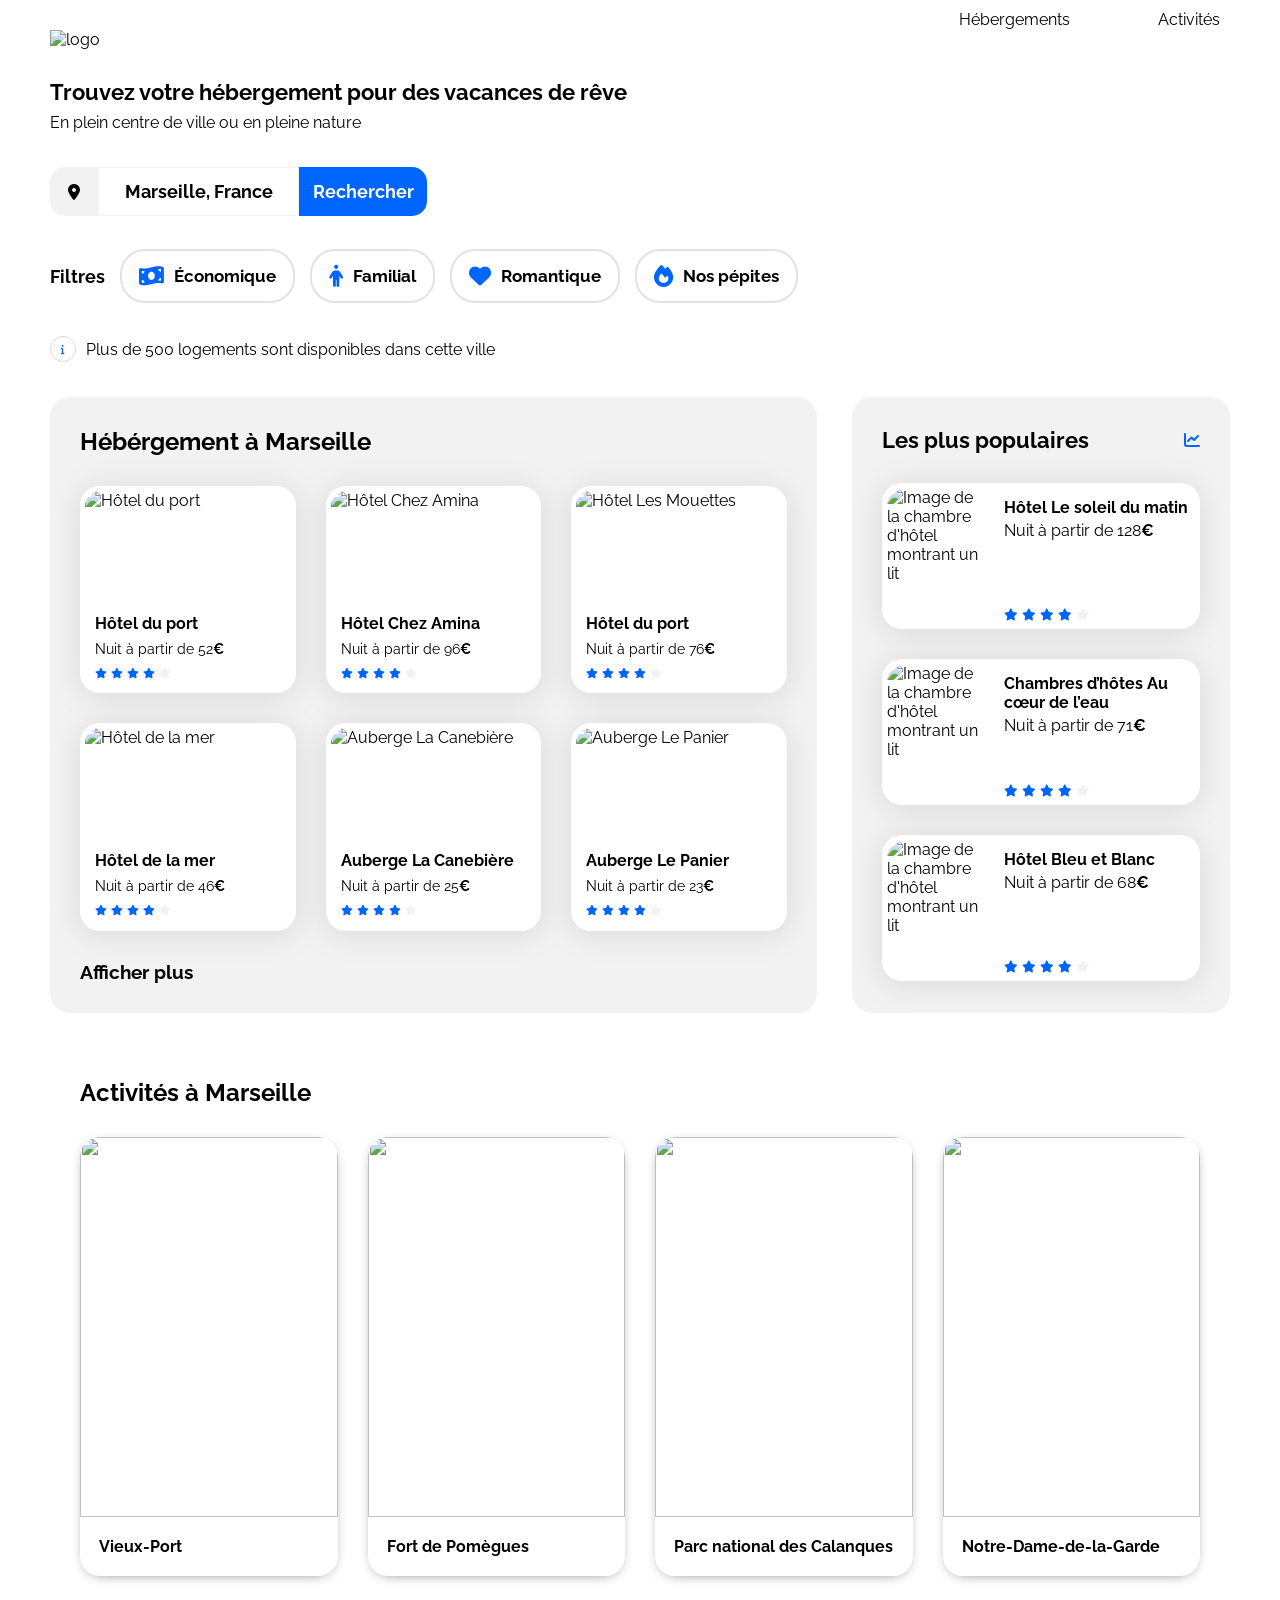
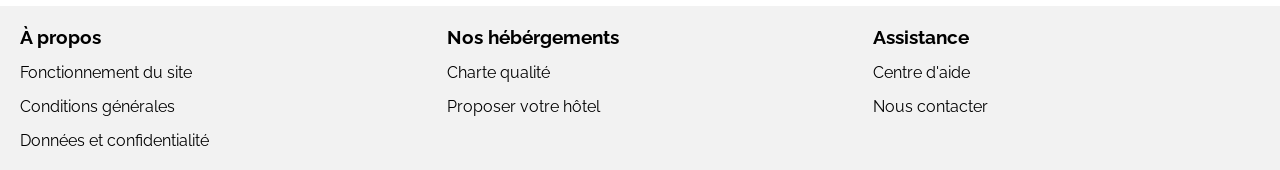
==== commit de6f8914: "code terminé" ====
--- a/Projet-2/index.html
+++ b/Projet-2/index.html
@@ -288,13 +288,13 @@
             <div class="footer-text">
                 <h3>À propos</h3>
                 <p>Fonctionnement du site</p>
-                <p>Conditions générales de vente</p>
+                <p>Conditions générales</p>
                 <p>Données et confidentialité</p>
                 </div>
             <div class="footer-text">
                 <h3>Nos hébérgements</h3>
                 <p>Charte qualité</p>
-                <p>Soumettre votre hôtel</p>
+                <p>Proposer votre hôtel</p>
             </div>
             <div class="footer-text">
                 <h3>Assistance</h3>
